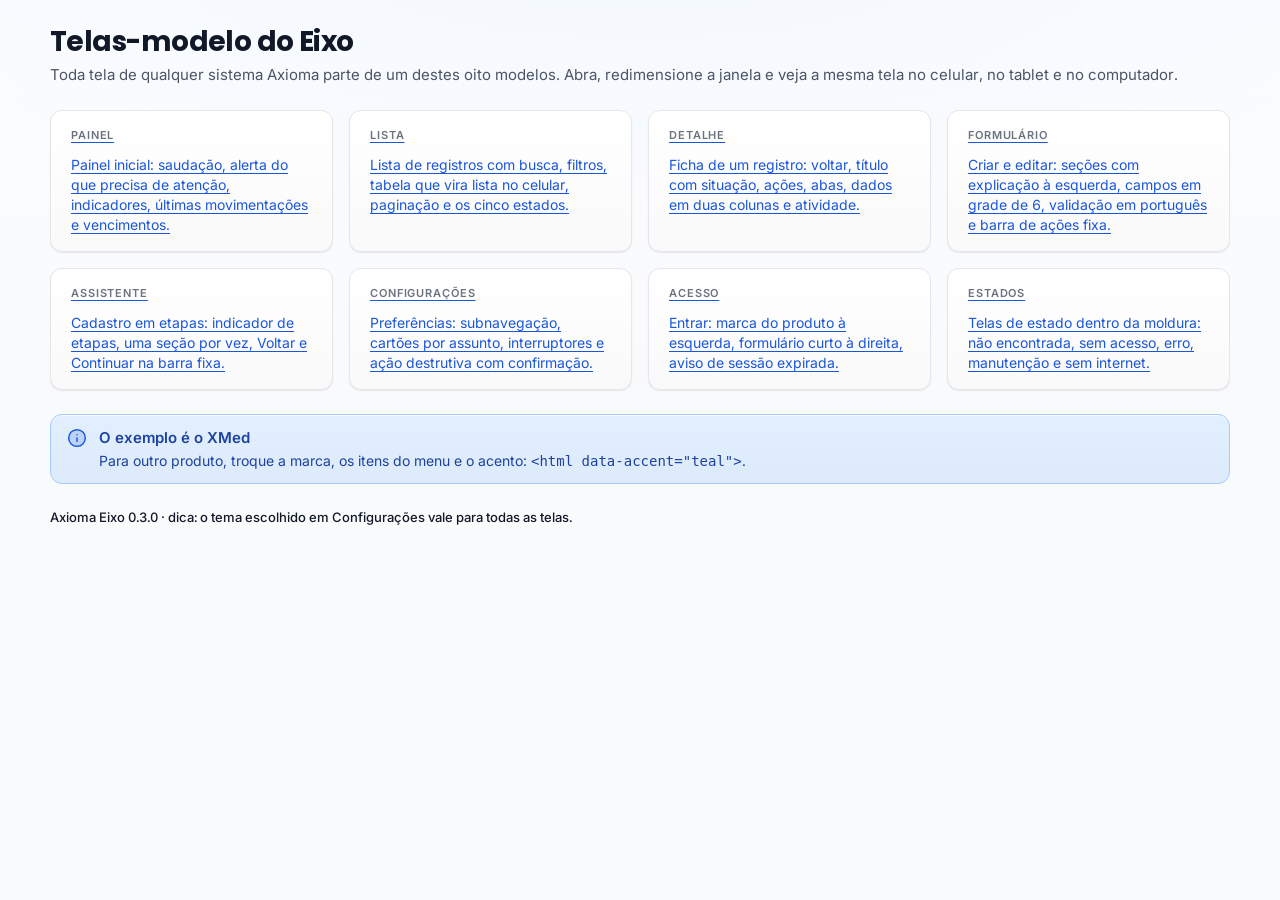
==== index.html @ 9c17b647 "Revisão de responsividade Co-Authored-By: Claude Opus 5.5 <noreply@anthropic.com>" ====
<!doctype html>
<html lang="pt-BR" data-ax-prefs>
<head><meta charset="utf-8"><meta name="viewport" content="width=device-width, initial-scale=1"><title>Axioma Eixo 0.3.0</title>
<link rel="stylesheet" href="https://fonts.googleapis.com/css2?family=Inter:wght@400;500;600;700&family=Poppins:wght@500;600;700&family=JetBrains+Mono:wght@400;500&display=swap"><link rel="stylesheet" href="web/eixo.css?v=8498dd2c1c"><script src="web/eixo.js?v=8498dd2c1c" defer></script></head>
<body><main class="ax-app__content ax-page">
<header class="ax-pagehead"><div class="ax-pagehead__text"><h1 class="ax-pagehead__title">Telas-modelo do Eixo</h1><p class="ax-pagehead__desc">Toda tela de qualquer sistema Axioma parte de um destes oito modelos. Abra, redimensione a janela e veja a mesma tela no celular, no tablet e no computador.</p></div></header>
<div class="ax-grid-2"><a class="ax-card ax-card--link" href="telas/painel.html"><div class="ax-card__body ax-stack"><span class="ax-overline">Painel</span><p class="ax-body-sm">Painel inicial: saudação, alerta do que precisa de atenção, indicadores, últimas movimentações e vencimentos.</p></div></a><a class="ax-card ax-card--link" href="telas/lista.html"><div class="ax-card__body ax-stack"><span class="ax-overline">Lista</span><p class="ax-body-sm">Lista de registros com busca, filtros, tabela que vira lista no celular, paginação e os cinco estados.</p></div></a><a class="ax-card ax-card--link" href="telas/detalhe.html"><div class="ax-card__body ax-stack"><span class="ax-overline">Detalhe</span><p class="ax-body-sm">Ficha de um registro: voltar, título com situação, ações, abas, dados em duas colunas e atividade.</p></div></a><a class="ax-card ax-card--link" href="telas/formulario.html"><div class="ax-card__body ax-stack"><span class="ax-overline">Formulário</span><p class="ax-body-sm">Criar e editar: seções com explicação à esquerda, campos em grade de 6, validação em português e barra de ações fixa.</p></div></a><a class="ax-card ax-card--link" href="telas/assistente.html"><div class="ax-card__body ax-stack"><span class="ax-overline">Assistente</span><p class="ax-body-sm">Cadastro em etapas: indicador de etapas, uma seção por vez, Voltar e Continuar na barra fixa.</p></div></a><a class="ax-card ax-card--link" href="telas/configuracoes.html"><div class="ax-card__body ax-stack"><span class="ax-overline">Configurações</span><p class="ax-body-sm">Preferências: subnavegação, cartões por assunto, interruptores e ação destrutiva com confirmação.</p></div></a><a class="ax-card ax-card--link" href="telas/acesso.html"><div class="ax-card__body ax-stack"><span class="ax-overline">Acesso</span><p class="ax-body-sm">Entrar: marca do produto à esquerda, formulário curto à direita, aviso de sessão expirada.</p></div></a><a class="ax-card ax-card--link" href="telas/estados.html"><div class="ax-card__body ax-stack"><span class="ax-overline">Estados</span><p class="ax-body-sm">Telas de estado dentro da moldura: não encontrada, sem acesso, erro, manutenção e sem internet.</p></div></a></div>
<div class="ax-alert" role="status"><i class="ax-i" data-i="info" aria-hidden="true"></i><div class="ax-alert__body"><p class="ax-alert__title">O exemplo é o XMed</p><p class="ax-alert__text">Para outro produto, troque a marca, os itens do menu e o acento: <code>&lt;html data-accent="teal"&gt;</code>.</p></div></div>
<p class="ax-caption">Axioma Eixo 0.3.0 · dica: o tema escolhido em Configurações vale para todas as telas.</p></main></body></html>
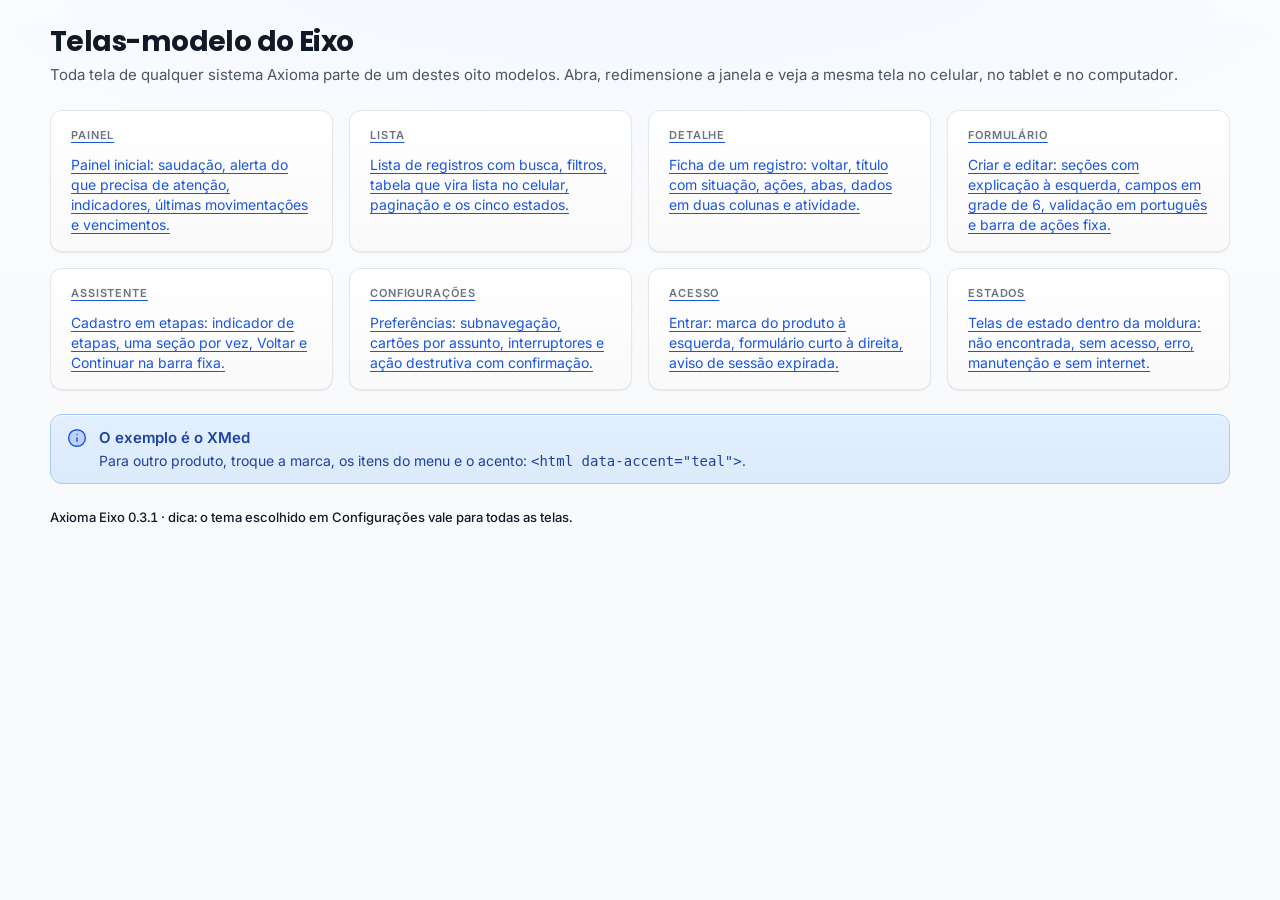
==== commit aeda2ba6: "Eixo 0.3.1 Co-Authored-By: Claude Opus 5.5 <noreply@anthropic.com>" ====
--- a/index.html
+++ b/index.html
@@ -1,9 +1,9 @@
 <!doctype html>
 <html lang="pt-BR" data-ax-prefs>
-<head><meta charset="utf-8"><meta name="viewport" content="width=device-width, initial-scale=1"><title>Axioma Eixo 0.3.0</title>
-<link rel="stylesheet" href="https://fonts.googleapis.com/css2?family=Inter:wght@400;500;600;700&family=Poppins:wght@500;600;700&family=JetBrains+Mono:wght@400;500&display=swap"><link rel="stylesheet" href="web/eixo.css?v=8498dd2c1c"><script src="web/eixo.js?v=8498dd2c1c" defer></script></head>
+<head><meta charset="utf-8"><meta name="viewport" content="width=device-width, initial-scale=1"><title>Axioma Eixo 0.3.1</title>
+<link rel="stylesheet" href="https://fonts.googleapis.com/css2?family=Inter:wght@400;500;600;700&family=Poppins:wght@500;600;700&family=JetBrains+Mono:wght@400;500&display=swap"><link rel="stylesheet" href="web/eixo.css?v=30f7a9d244"><script src="web/eixo.js?v=30f7a9d244" defer></script></head>
 <body><main class="ax-app__content ax-page">
 <header class="ax-pagehead"><div class="ax-pagehead__text"><h1 class="ax-pagehead__title">Telas-modelo do Eixo</h1><p class="ax-pagehead__desc">Toda tela de qualquer sistema Axioma parte de um destes oito modelos. Abra, redimensione a janela e veja a mesma tela no celular, no tablet e no computador.</p></div></header>
 <div class="ax-grid-2"><a class="ax-card ax-card--link" href="telas/painel.html"><div class="ax-card__body ax-stack"><span class="ax-overline">Painel</span><p class="ax-body-sm">Painel inicial: saudação, alerta do que precisa de atenção, indicadores, últimas movimentações e vencimentos.</p></div></a><a class="ax-card ax-card--link" href="telas/lista.html"><div class="ax-card__body ax-stack"><span class="ax-overline">Lista</span><p class="ax-body-sm">Lista de registros com busca, filtros, tabela que vira lista no celular, paginação e os cinco estados.</p></div></a><a class="ax-card ax-card--link" href="telas/detalhe.html"><div class="ax-card__body ax-stack"><span class="ax-overline">Detalhe</span><p class="ax-body-sm">Ficha de um registro: voltar, título com situação, ações, abas, dados em duas colunas e atividade.</p></div></a><a class="ax-card ax-card--link" href="telas/formulario.html"><div class="ax-card__body ax-stack"><span class="ax-overline">Formulário</span><p class="ax-body-sm">Criar e editar: seções com explicação à esquerda, campos em grade de 6, validação em português e barra de ações fixa.</p></div></a><a class="ax-card ax-card--link" href="telas/assistente.html"><div class="ax-card__body ax-stack"><span class="ax-overline">Assistente</span><p class="ax-body-sm">Cadastro em etapas: indicador de etapas, uma seção por vez, Voltar e Continuar na barra fixa.</p></div></a><a class="ax-card ax-card--link" href="telas/configuracoes.html"><div class="ax-card__body ax-stack"><span class="ax-overline">Configurações</span><p class="ax-body-sm">Preferências: subnavegação, cartões por assunto, interruptores e ação destrutiva com confirmação.</p></div></a><a class="ax-card ax-card--link" href="telas/acesso.html"><div class="ax-card__body ax-stack"><span class="ax-overline">Acesso</span><p class="ax-body-sm">Entrar: marca do produto à esquerda, formulário curto à direita, aviso de sessão expirada.</p></div></a><a class="ax-card ax-card--link" href="telas/estados.html"><div class="ax-card__body ax-stack"><span class="ax-overline">Estados</span><p class="ax-body-sm">Telas de estado dentro da moldura: não encontrada, sem acesso, erro, manutenção e sem internet.</p></div></a></div>
 <div class="ax-alert" role="status"><i class="ax-i" data-i="info" aria-hidden="true"></i><div class="ax-alert__body"><p class="ax-alert__title">O exemplo é o XMed</p><p class="ax-alert__text">Para outro produto, troque a marca, os itens do menu e o acento: <code>&lt;html data-accent="teal"&gt;</code>.</p></div></div>
-<p class="ax-caption">Axioma Eixo 0.3.0 · dica: o tema escolhido em Configurações vale para todas as telas.</p></main></body></html>
+<p class="ax-caption">Axioma Eixo 0.3.1 · dica: o tema escolhido em Configurações vale para todas as telas.</p></main></body></html>
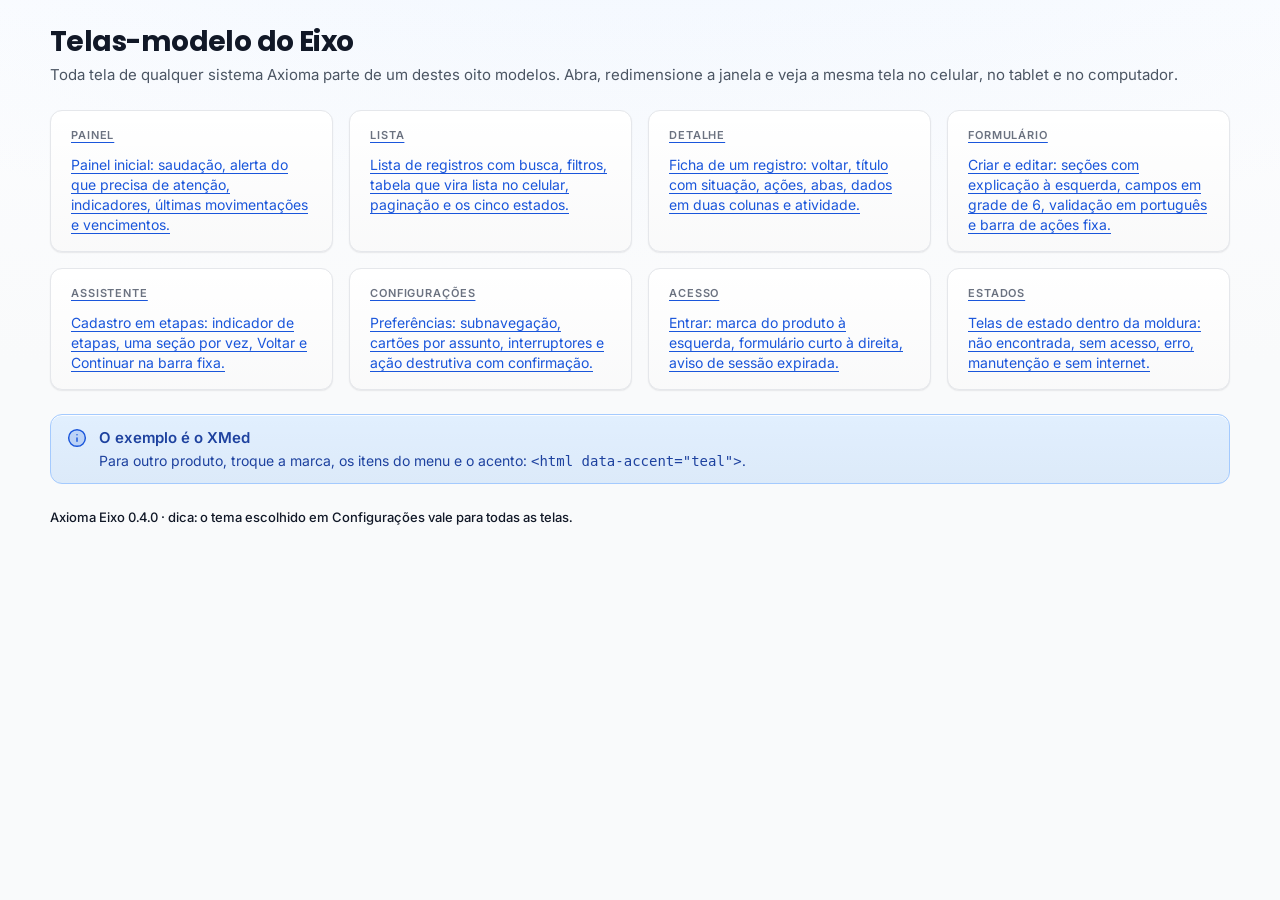
==== commit c4e802e6: "Eixo 0.4.0: calendário de verdade e seletor por categoria nas telas-modelo Co-Authored-By: Claude Op" ====
--- a/index.html
+++ b/index.html
@@ -1,9 +1,9 @@
 <!doctype html>
 <html lang="pt-BR" data-ax-prefs>
-<head><meta charset="utf-8"><meta name="viewport" content="width=device-width, initial-scale=1"><title>Axioma Eixo 0.3.1</title>
-<link rel="stylesheet" href="https://fonts.googleapis.com/css2?family=Inter:wght@400;500;600;700&family=Poppins:wght@500;600;700&family=JetBrains+Mono:wght@400;500&display=swap"><link rel="stylesheet" href="web/eixo.css?v=30f7a9d244"><script src="web/eixo.js?v=30f7a9d244" defer></script></head>
+<head><meta charset="utf-8"><meta name="viewport" content="width=device-width, initial-scale=1"><title>Axioma Eixo 0.4.0</title>
+<link rel="stylesheet" href="https://fonts.googleapis.com/css2?family=Inter:wght@400;500;600;700&family=Poppins:wght@500;600;700&family=JetBrains+Mono:wght@400;500&display=swap"><link rel="stylesheet" href="web/eixo.css?v=cccbd8cf85"><script src="web/eixo.js?v=cccbd8cf85" defer></script></head>
 <body><main class="ax-app__content ax-page">
 <header class="ax-pagehead"><div class="ax-pagehead__text"><h1 class="ax-pagehead__title">Telas-modelo do Eixo</h1><p class="ax-pagehead__desc">Toda tela de qualquer sistema Axioma parte de um destes oito modelos. Abra, redimensione a janela e veja a mesma tela no celular, no tablet e no computador.</p></div></header>
 <div class="ax-grid-2"><a class="ax-card ax-card--link" href="telas/painel.html"><div class="ax-card__body ax-stack"><span class="ax-overline">Painel</span><p class="ax-body-sm">Painel inicial: saudação, alerta do que precisa de atenção, indicadores, últimas movimentações e vencimentos.</p></div></a><a class="ax-card ax-card--link" href="telas/lista.html"><div class="ax-card__body ax-stack"><span class="ax-overline">Lista</span><p class="ax-body-sm">Lista de registros com busca, filtros, tabela que vira lista no celular, paginação e os cinco estados.</p></div></a><a class="ax-card ax-card--link" href="telas/detalhe.html"><div class="ax-card__body ax-stack"><span class="ax-overline">Detalhe</span><p class="ax-body-sm">Ficha de um registro: voltar, título com situação, ações, abas, dados em duas colunas e atividade.</p></div></a><a class="ax-card ax-card--link" href="telas/formulario.html"><div class="ax-card__body ax-stack"><span class="ax-overline">Formulário</span><p class="ax-body-sm">Criar e editar: seções com explicação à esquerda, campos em grade de 6, validação em português e barra de ações fixa.</p></div></a><a class="ax-card ax-card--link" href="telas/assistente.html"><div class="ax-card__body ax-stack"><span class="ax-overline">Assistente</span><p class="ax-body-sm">Cadastro em etapas: indicador de etapas, uma seção por vez, Voltar e Continuar na barra fixa.</p></div></a><a class="ax-card ax-card--link" href="telas/configuracoes.html"><div class="ax-card__body ax-stack"><span class="ax-overline">Configurações</span><p class="ax-body-sm">Preferências: subnavegação, cartões por assunto, interruptores e ação destrutiva com confirmação.</p></div></a><a class="ax-card ax-card--link" href="telas/acesso.html"><div class="ax-card__body ax-stack"><span class="ax-overline">Acesso</span><p class="ax-body-sm">Entrar: marca do produto à esquerda, formulário curto à direita, aviso de sessão expirada.</p></div></a><a class="ax-card ax-card--link" href="telas/estados.html"><div class="ax-card__body ax-stack"><span class="ax-overline">Estados</span><p class="ax-body-sm">Telas de estado dentro da moldura: não encontrada, sem acesso, erro, manutenção e sem internet.</p></div></a></div>
 <div class="ax-alert" role="status"><i class="ax-i" data-i="info" aria-hidden="true"></i><div class="ax-alert__body"><p class="ax-alert__title">O exemplo é o XMed</p><p class="ax-alert__text">Para outro produto, troque a marca, os itens do menu e o acento: <code>&lt;html data-accent="teal"&gt;</code>.</p></div></div>
-<p class="ax-caption">Axioma Eixo 0.3.1 · dica: o tema escolhido em Configurações vale para todas as telas.</p></main></body></html>
+<p class="ax-caption">Axioma Eixo 0.4.0 · dica: o tema escolhido em Configurações vale para todas as telas.</p></main></body></html>
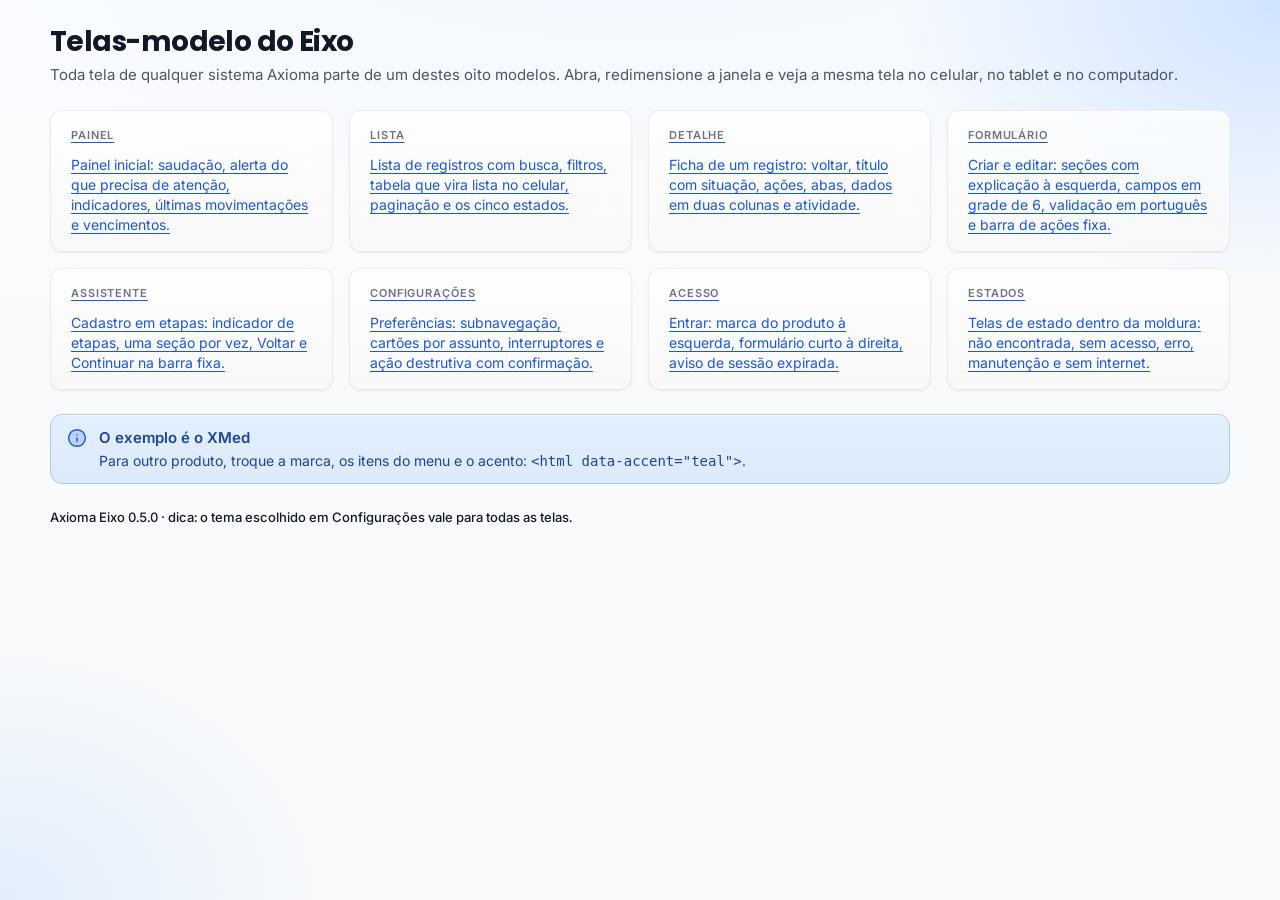
==== commit b3425eb6: "Eixo 0.5.0: tema escuro sóbrio, vidro e troca de tema Co-Authored-By: Claude Opus 5.5 <noreply@anthr" ====
--- a/index.html
+++ b/index.html
@@ -1,9 +1,9 @@
 <!doctype html>
 <html lang="pt-BR" data-ax-prefs>
-<head><meta charset="utf-8"><meta name="viewport" content="width=device-width, initial-scale=1"><title>Axioma Eixo 0.4.0</title>
-<link rel="stylesheet" href="https://fonts.googleapis.com/css2?family=Inter:wght@400;500;600;700&family=Poppins:wght@500;600;700&family=JetBrains+Mono:wght@400;500&display=swap"><link rel="stylesheet" href="web/eixo.css?v=cccbd8cf85"><script src="web/eixo.js?v=cccbd8cf85" defer></script></head>
+<head><meta charset="utf-8"><meta name="viewport" content="width=device-width, initial-scale=1"><title>Axioma Eixo 0.5.0</title>
+<link rel="stylesheet" href="https://fonts.googleapis.com/css2?family=Inter:wght@400;500;600;700&family=Poppins:wght@500;600;700&family=JetBrains+Mono:wght@400;500&display=swap"><link rel="stylesheet" href="web/eixo.css?v=95d7119754"><script src="web/eixo.js?v=95d7119754" defer></script></head>
 <body><main class="ax-app__content ax-page">
 <header class="ax-pagehead"><div class="ax-pagehead__text"><h1 class="ax-pagehead__title">Telas-modelo do Eixo</h1><p class="ax-pagehead__desc">Toda tela de qualquer sistema Axioma parte de um destes oito modelos. Abra, redimensione a janela e veja a mesma tela no celular, no tablet e no computador.</p></div></header>
 <div class="ax-grid-2"><a class="ax-card ax-card--link" href="telas/painel.html"><div class="ax-card__body ax-stack"><span class="ax-overline">Painel</span><p class="ax-body-sm">Painel inicial: saudação, alerta do que precisa de atenção, indicadores, últimas movimentações e vencimentos.</p></div></a><a class="ax-card ax-card--link" href="telas/lista.html"><div class="ax-card__body ax-stack"><span class="ax-overline">Lista</span><p class="ax-body-sm">Lista de registros com busca, filtros, tabela que vira lista no celular, paginação e os cinco estados.</p></div></a><a class="ax-card ax-card--link" href="telas/detalhe.html"><div class="ax-card__body ax-stack"><span class="ax-overline">Detalhe</span><p class="ax-body-sm">Ficha de um registro: voltar, título com situação, ações, abas, dados em duas colunas e atividade.</p></div></a><a class="ax-card ax-card--link" href="telas/formulario.html"><div class="ax-card__body ax-stack"><span class="ax-overline">Formulário</span><p class="ax-body-sm">Criar e editar: seções com explicação à esquerda, campos em grade de 6, validação em português e barra de ações fixa.</p></div></a><a class="ax-card ax-card--link" href="telas/assistente.html"><div class="ax-card__body ax-stack"><span class="ax-overline">Assistente</span><p class="ax-body-sm">Cadastro em etapas: indicador de etapas, uma seção por vez, Voltar e Continuar na barra fixa.</p></div></a><a class="ax-card ax-card--link" href="telas/configuracoes.html"><div class="ax-card__body ax-stack"><span class="ax-overline">Configurações</span><p class="ax-body-sm">Preferências: subnavegação, cartões por assunto, interruptores e ação destrutiva com confirmação.</p></div></a><a class="ax-card ax-card--link" href="telas/acesso.html"><div class="ax-card__body ax-stack"><span class="ax-overline">Acesso</span><p class="ax-body-sm">Entrar: marca do produto à esquerda, formulário curto à direita, aviso de sessão expirada.</p></div></a><a class="ax-card ax-card--link" href="telas/estados.html"><div class="ax-card__body ax-stack"><span class="ax-overline">Estados</span><p class="ax-body-sm">Telas de estado dentro da moldura: não encontrada, sem acesso, erro, manutenção e sem internet.</p></div></a></div>
 <div class="ax-alert" role="status"><i class="ax-i" data-i="info" aria-hidden="true"></i><div class="ax-alert__body"><p class="ax-alert__title">O exemplo é o XMed</p><p class="ax-alert__text">Para outro produto, troque a marca, os itens do menu e o acento: <code>&lt;html data-accent="teal"&gt;</code>.</p></div></div>
-<p class="ax-caption">Axioma Eixo 0.4.0 · dica: o tema escolhido em Configurações vale para todas as telas.</p></main></body></html>
+<p class="ax-caption">Axioma Eixo 0.5.0 · dica: o tema escolhido em Configurações vale para todas as telas.</p></main></body></html>
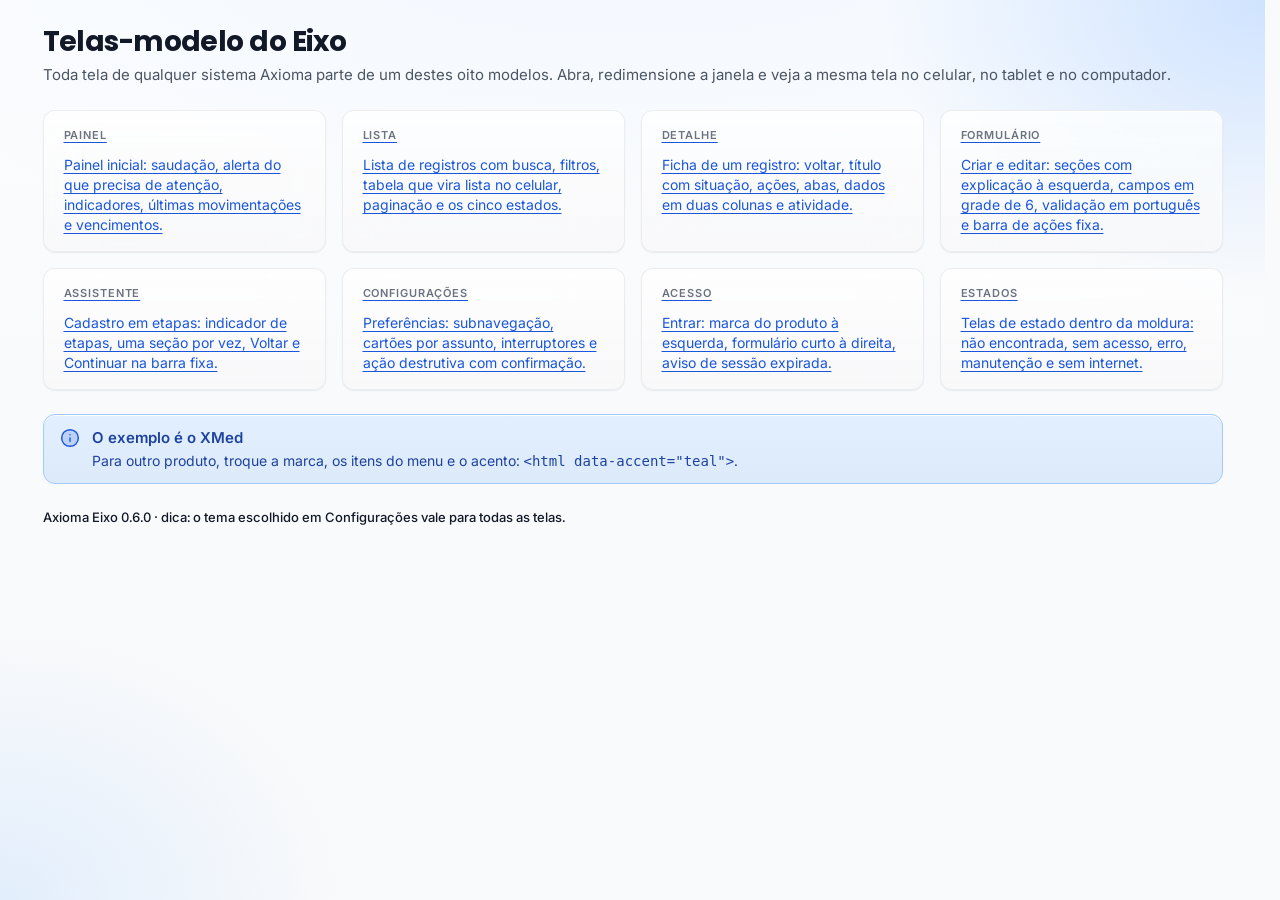
==== commit 82832f51: "Eixo 0.6.0: pílula de ações, rolagem, horário e tour Co-Authored-By: Claude Opus 5.5 <noreply@anthro" ====
--- a/index.html
+++ b/index.html
@@ -1,9 +1,9 @@
 <!doctype html>
 <html lang="pt-BR" data-ax-prefs>
-<head><meta charset="utf-8"><meta name="viewport" content="width=device-width, initial-scale=1"><title>Axioma Eixo 0.5.0</title>
-<link rel="stylesheet" href="https://fonts.googleapis.com/css2?family=Inter:wght@400;500;600;700&family=Poppins:wght@500;600;700&family=JetBrains+Mono:wght@400;500&display=swap"><link rel="stylesheet" href="web/eixo.css?v=95d7119754"><script src="web/eixo.js?v=95d7119754" defer></script></head>
+<head><meta charset="utf-8"><meta name="viewport" content="width=device-width, initial-scale=1"><title>Axioma Eixo 0.6.0</title>
+<link rel="stylesheet" href="https://fonts.googleapis.com/css2?family=Inter:wght@400;500;600;700&family=Poppins:wght@500;600;700&family=JetBrains+Mono:wght@400;500&display=swap"><link rel="stylesheet" href="web/eixo.css?v=0cd8b60132"><script src="web/eixo.js?v=0cd8b60132" defer></script></head>
 <body><main class="ax-app__content ax-page">
 <header class="ax-pagehead"><div class="ax-pagehead__text"><h1 class="ax-pagehead__title">Telas-modelo do Eixo</h1><p class="ax-pagehead__desc">Toda tela de qualquer sistema Axioma parte de um destes oito modelos. Abra, redimensione a janela e veja a mesma tela no celular, no tablet e no computador.</p></div></header>
 <div class="ax-grid-2"><a class="ax-card ax-card--link" href="telas/painel.html"><div class="ax-card__body ax-stack"><span class="ax-overline">Painel</span><p class="ax-body-sm">Painel inicial: saudação, alerta do que precisa de atenção, indicadores, últimas movimentações e vencimentos.</p></div></a><a class="ax-card ax-card--link" href="telas/lista.html"><div class="ax-card__body ax-stack"><span class="ax-overline">Lista</span><p class="ax-body-sm">Lista de registros com busca, filtros, tabela que vira lista no celular, paginação e os cinco estados.</p></div></a><a class="ax-card ax-card--link" href="telas/detalhe.html"><div class="ax-card__body ax-stack"><span class="ax-overline">Detalhe</span><p class="ax-body-sm">Ficha de um registro: voltar, título com situação, ações, abas, dados em duas colunas e atividade.</p></div></a><a class="ax-card ax-card--link" href="telas/formulario.html"><div class="ax-card__body ax-stack"><span class="ax-overline">Formulário</span><p class="ax-body-sm">Criar e editar: seções com explicação à esquerda, campos em grade de 6, validação em português e barra de ações fixa.</p></div></a><a class="ax-card ax-card--link" href="telas/assistente.html"><div class="ax-card__body ax-stack"><span class="ax-overline">Assistente</span><p class="ax-body-sm">Cadastro em etapas: indicador de etapas, uma seção por vez, Voltar e Continuar na barra fixa.</p></div></a><a class="ax-card ax-card--link" href="telas/configuracoes.html"><div class="ax-card__body ax-stack"><span class="ax-overline">Configurações</span><p class="ax-body-sm">Preferências: subnavegação, cartões por assunto, interruptores e ação destrutiva com confirmação.</p></div></a><a class="ax-card ax-card--link" href="telas/acesso.html"><div class="ax-card__body ax-stack"><span class="ax-overline">Acesso</span><p class="ax-body-sm">Entrar: marca do produto à esquerda, formulário curto à direita, aviso de sessão expirada.</p></div></a><a class="ax-card ax-card--link" href="telas/estados.html"><div class="ax-card__body ax-stack"><span class="ax-overline">Estados</span><p class="ax-body-sm">Telas de estado dentro da moldura: não encontrada, sem acesso, erro, manutenção e sem internet.</p></div></a></div>
 <div class="ax-alert" role="status"><i class="ax-i" data-i="info" aria-hidden="true"></i><div class="ax-alert__body"><p class="ax-alert__title">O exemplo é o XMed</p><p class="ax-alert__text">Para outro produto, troque a marca, os itens do menu e o acento: <code>&lt;html data-accent="teal"&gt;</code>.</p></div></div>
-<p class="ax-caption">Axioma Eixo 0.5.0 · dica: o tema escolhido em Configurações vale para todas as telas.</p></main></body></html>
+<p class="ax-caption">Axioma Eixo 0.6.0 · dica: o tema escolhido em Configurações vale para todas as telas.</p></main></body></html>
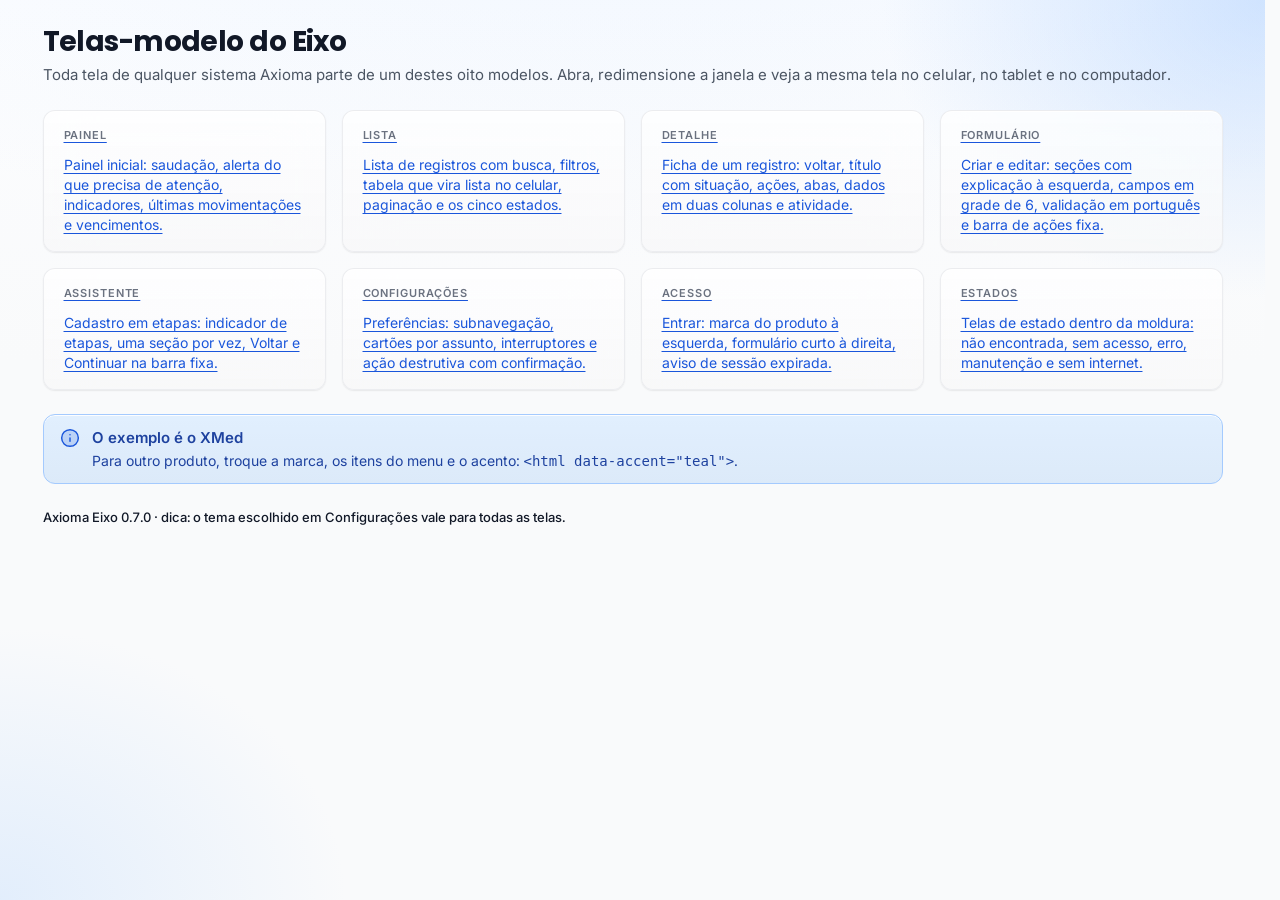
==== commit 5745fd5a: "Eixo 0.7.0: tema discreto no login e desfoque sob a marca Co-Authored-By: Claude Opus 5.5 <noreply@a" ====
--- a/index.html
+++ b/index.html
@@ -1,9 +1,9 @@
 <!doctype html>
 <html lang="pt-BR" data-ax-prefs>
-<head><meta charset="utf-8"><meta name="viewport" content="width=device-width, initial-scale=1"><title>Axioma Eixo 0.6.0</title>
-<link rel="stylesheet" href="https://fonts.googleapis.com/css2?family=Inter:wght@400;500;600;700&family=Poppins:wght@500;600;700&family=JetBrains+Mono:wght@400;500&display=swap"><link rel="stylesheet" href="web/eixo.css?v=0cd8b60132"><script src="web/eixo.js?v=0cd8b60132" defer></script></head>
+<head><meta charset="utf-8"><meta name="viewport" content="width=device-width, initial-scale=1"><title>Axioma Eixo 0.7.0</title>
+<link rel="stylesheet" href="https://fonts.googleapis.com/css2?family=Inter:wght@400;500;600;700&family=Poppins:wght@500;600;700&family=JetBrains+Mono:wght@400;500&display=swap"><link rel="stylesheet" href="web/eixo.css?v=46640656a0"><script src="web/eixo.js?v=46640656a0" defer></script></head>
 <body><main class="ax-app__content ax-page">
 <header class="ax-pagehead"><div class="ax-pagehead__text"><h1 class="ax-pagehead__title">Telas-modelo do Eixo</h1><p class="ax-pagehead__desc">Toda tela de qualquer sistema Axioma parte de um destes oito modelos. Abra, redimensione a janela e veja a mesma tela no celular, no tablet e no computador.</p></div></header>
 <div class="ax-grid-2"><a class="ax-card ax-card--link" href="telas/painel.html"><div class="ax-card__body ax-stack"><span class="ax-overline">Painel</span><p class="ax-body-sm">Painel inicial: saudação, alerta do que precisa de atenção, indicadores, últimas movimentações e vencimentos.</p></div></a><a class="ax-card ax-card--link" href="telas/lista.html"><div class="ax-card__body ax-stack"><span class="ax-overline">Lista</span><p class="ax-body-sm">Lista de registros com busca, filtros, tabela que vira lista no celular, paginação e os cinco estados.</p></div></a><a class="ax-card ax-card--link" href="telas/detalhe.html"><div class="ax-card__body ax-stack"><span class="ax-overline">Detalhe</span><p class="ax-body-sm">Ficha de um registro: voltar, título com situação, ações, abas, dados em duas colunas e atividade.</p></div></a><a class="ax-card ax-card--link" href="telas/formulario.html"><div class="ax-card__body ax-stack"><span class="ax-overline">Formulário</span><p class="ax-body-sm">Criar e editar: seções com explicação à esquerda, campos em grade de 6, validação em português e barra de ações fixa.</p></div></a><a class="ax-card ax-card--link" href="telas/assistente.html"><div class="ax-card__body ax-stack"><span class="ax-overline">Assistente</span><p class="ax-body-sm">Cadastro em etapas: indicador de etapas, uma seção por vez, Voltar e Continuar na barra fixa.</p></div></a><a class="ax-card ax-card--link" href="telas/configuracoes.html"><div class="ax-card__body ax-stack"><span class="ax-overline">Configurações</span><p class="ax-body-sm">Preferências: subnavegação, cartões por assunto, interruptores e ação destrutiva com confirmação.</p></div></a><a class="ax-card ax-card--link" href="telas/acesso.html"><div class="ax-card__body ax-stack"><span class="ax-overline">Acesso</span><p class="ax-body-sm">Entrar: marca do produto à esquerda, formulário curto à direita, aviso de sessão expirada.</p></div></a><a class="ax-card ax-card--link" href="telas/estados.html"><div class="ax-card__body ax-stack"><span class="ax-overline">Estados</span><p class="ax-body-sm">Telas de estado dentro da moldura: não encontrada, sem acesso, erro, manutenção e sem internet.</p></div></a></div>
 <div class="ax-alert" role="status"><i class="ax-i" data-i="info" aria-hidden="true"></i><div class="ax-alert__body"><p class="ax-alert__title">O exemplo é o XMed</p><p class="ax-alert__text">Para outro produto, troque a marca, os itens do menu e o acento: <code>&lt;html data-accent="teal"&gt;</code>.</p></div></div>
-<p class="ax-caption">Axioma Eixo 0.6.0 · dica: o tema escolhido em Configurações vale para todas as telas.</p></main></body></html>
+<p class="ax-caption">Axioma Eixo 0.7.0 · dica: o tema escolhido em Configurações vale para todas as telas.</p></main></body></html>
